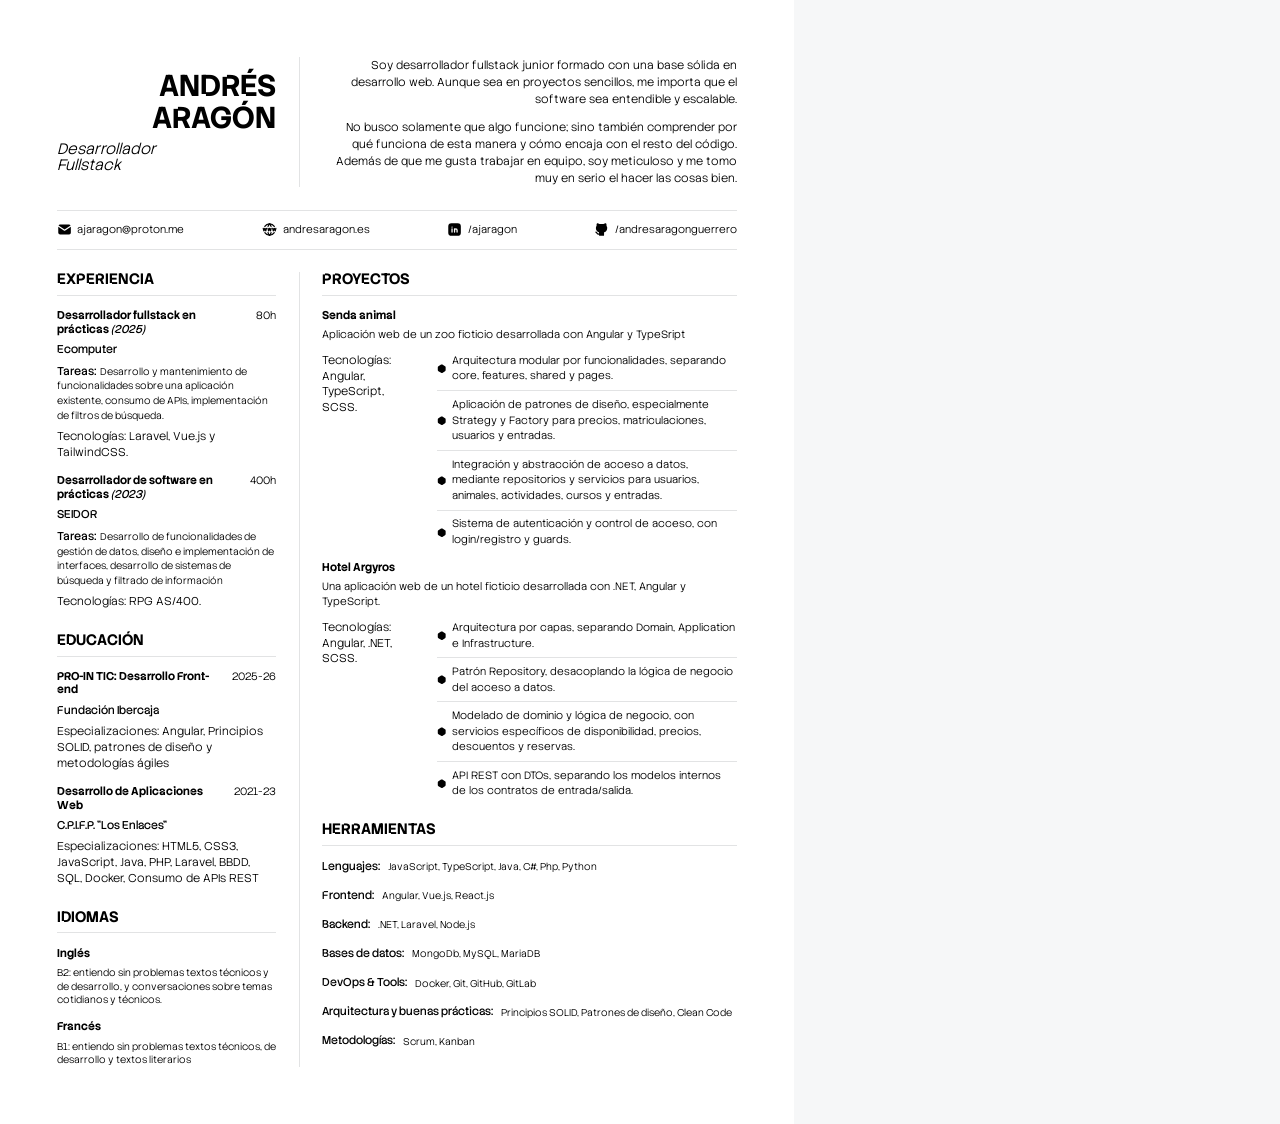
==== curriculo-impreso.html @ 00dffb07 "Se añadió el currículo" ====
<!DOCTYPE html>
<html lang="es">

<head>
    <meta charset="UTF-8">
    <meta http-equiv="X-UA-Compatible" content="IE=edge">
    <meta name="viewport" content="width=device-width, initial-scale=1.0">

    <link rel="stylesheet" href="/css/curriculo/curriculo-impreso.css">
    <link rel="stylesheet" href="/css/styles.css">

    <!-- fonts -->
    <!-- títulos: font-family: "Stack Sans Notch", sans-serif; -->
    <link rel="preconnect" href="https://fonts.googleapis.com">
    <link rel="preconnect" href="https://fonts.gstatic.com" crossorigin>
    <link href="https://fonts.googleapis.com/css2?family=Stack+Sans+Notch:wght@200..700&display=swap" rel="stylesheet">
    <!-- cuerpo: font-family: "Stack Sans Text", sans-serif; -->
    <link rel="preconnect" href="https://fonts.googleapis.com">
    <link rel="preconnect" href="https://fonts.gstatic.com" crossorigin>
    <link href="https://fonts.googleapis.com/css2?family=Stack+Sans+Text:wght@200..700&display=swap" rel="stylesheet">

    <title>Curriculum Vitae</title>
</head>

<body class="body">

    <div class="layout-cv">

        <header class="header">
            <section class="header__info">
                <h1 class="header__title-text">
                    <span>Andrés</span>
                    <span>Aragón</span>
                </h1>
                <h3 class="header__role">
                    <span>Desarrollador</span>
                    <span>Fullstack</span>
                </h3>
            </section>
            <section class="header__about">
                <p class="header__about-text">
                    Soy desarrollador fullstack junior formado con una base sólida en desarrollo web.
                    Aunque sea en proyectos sencillos, me importa que el software sea entendible y escalable.
                </p>
                <p class="header__about-text">
                    No busco solamente que algo funcione; sino también comprender por qué funciona de esta
                    manera y cómo encaja con el resto del código.
                    Además de que me gusta trabajar en equipo, soy meticuloso y
                    me tomo muy en serio el hacer las cosas bien.
                </p>
            </section>
            <section class="header__contact">
                <div class="header__contact-item">
                    <svg class="contact-icon icon" xmlns="http://www.w3.org/2000/svg" viewBox="0 0 24 24" width="25px"
                        height="25px">
                        <g fill="currentColor">
                            <path
                                d="M22 7.535V17a3 3 0 0 1-2.824 2.995L19 20H5a3 3 0 0 1-2.995-2.824L2 17V7.535l9.445 6.297l.116.066a1 1 0 0 0 .878 0l.116-.066z" />
                            <path
                                d="M19 4c1.08 0 2.027.57 2.555 1.427L12 11.797l-9.555-6.37a3 3 0 0 1 2.354-1.42L5 4z" />
                        </g>
                    </svg>
                    <p class="contact-text">ajaragon@proton.me</p>
                </div>
                <div class="header__contact-item">
                    <svg class="contact-icon icon" xmlns="http://www.w3.org/2000/svg" viewBox="0 0 24 24" width="25px"
                        height="25px">
                        <g fill="none" stroke="currentColor" stroke-linecap="round" stroke-linejoin="round"
                            stroke-width="2">
                            <path d="M19.5 7A9 9 0 0 0 12 3a8.99 8.99 0 0 0-7.484 4" />
                            <path
                                d="M11.5 3a17 17 0 0 0-1.826 4M12.5 3a17 17 0 0 1 1.828 4M19.5 17a9 9 0 0 1-7.5 4a8.99 8.99 0 0 1-7.484-4" />
                            <path
                                d="M11.5 21a17 17 0 0 1-1.826-4m2.826 4a17 17 0 0 0 1.828-4M2 10l1 4l1.5-4L6 14l1-4m10 0l1 4l1.5-4l1.5 4l1-4M9.5 10l1 4l1.5-4l1.5 4l1-4" />
                        </g>
                    </svg>
                    <p class="contact-text">andresaragon.es</p>
                </div>
                <div class="header__contact-item">
                    <svg class="contact-icon icon" xmlns="http://www.w3.org/2000/svg" viewBox="0 0 24 24" width="25px"
                        height="25px">
                        <path fill="currentColor"
                            d="M17 2a5 5 0 0 1 5 5v10a5 5 0 0 1-5 5H7a5 5 0 0 1-5-5V7a5 5 0 0 1 5-5zm-9 8a1 1 0 0 0-1 1v5a1 1 0 0 0 2 0v-5a1 1 0 0 0-1-1m6 0a3 3 0 0 0-1.168.236l-.125.057A1 1 0 0 0 11 11v5a1 1 0 0 0 2 0v-3a1 1 0 0 1 2 0v3a1 1 0 0 0 2 0v-3a3 3 0 0 0-3-3M8 7a1 1 0 0 0-.993.883L7 8.01a1 1 0 0 0 1.993.117L9 8a1 1 0 0 0-1-1" />
                    </svg>
                    <p class="contact-text">/ajaragon</p>
                </div>
                <div class="header__contact-item">
                    <svg class="contact-icon icon" xmlns="http://www.w3.org/2000/svg" viewBox="0 0 24 24" width="25px"
                        height="25px">
                        <path fill="currentColor"
                            d="M5.315 2.1c.791-.113 1.9.145 3.333.966l.272.161l.16.1l.397-.083a13.3 13.3 0 0 1 4.59-.08l.456.08l.396.083l.161-.1c1.385-.84 2.487-1.17 3.322-1.148l.164.008l.147.017l.076.014l.05.011l.144.047a1 1 0 0 1 .53.514a5.2 5.2 0 0 1 .397 2.91l-.047.267l-.046.196l.123.163c.574.795.93 1.728 1.03 2.707l.023.295L21 9.5c0 3.855-1.659 5.883-4.644 6.68l-.245.061l-.132.029l.014.161l.008.157l.004.365l-.002.213L16 21a1 1 0 0 1-.883.993L15 22H9a1 1 0 0 1-.993-.883L8 21v-.734c-1.818.26-3.03-.424-4.11-1.878l-.535-.766c-.28-.396-.455-.579-.589-.644l-.048-.019a1 1 0 0 1 .564-1.918c.642.188 1.074.568 1.57 1.239l.538.769c.76 1.079 1.36 1.459 2.609 1.191L8 17.562l-.018-.168a5 5 0 0 1-.021-.824l.017-.185l.019-.12l-.108-.024c-2.976-.71-4.703-2.573-4.875-6.139l-.01-.31L3 9.5a5.6 5.6 0 0 1 .908-3.051l.152-.222l.122-.163l-.045-.196a5.2 5.2 0 0 1 .145-2.642l.1-.282l.106-.253a1 1 0 0 1 .529-.514l.144-.047z" />
                    </svg>
                    <p class="contact-text">/andresaragonguerrero</p>
                </div>
            </section>
        </header>

        <main class="main">

            <div class="main-left">
                <section class="section">
                    <div class="section__header">
                        <h3 class="section__title">Experiencia</h3>
                    </div>
                    <div class="section__body">
                        <article class="section__card">
                            <div class="card__header">
                                <h3 class="card__header-title">Desarrollador fullstack en prácticas <span>(2025)</span>
                                </h3>
                                <p class="card__header-info">80h</p>
                            </div>
                            <div class="card__body">
                                <h3 class="card__body-title">Ecomputer</h3>
                                <div class="card__body-chores">
                                    <p class="chores-text">
                                        <span>Tareas: </span>Desarrollo y mantenimiento de funcionalidades sobre una
                                        aplicación existente, consumo de APIs, implementación de filtros de
                                        búsqueda.
                                    </p>
                                </div>
                                <div class="card__body-tech">
                                    <p class="tech-text">
                                        <span>Tecnologías: </span>Laravel, Vue.js y TailwindCSS.
                                    </p>
                                </div>
                            </div>
                        </article>
                        <article class="section__card">
                            <div class="card__header">
                                <h3 class="card__header-title">Desarrollador de software en prácticas
                                    <span>(2023)</span>
                                </h3>
                                <p class="card__header-info">400h</p>
                            </div>
                            <div class="card__body">
                                <h3 class="card__body-title">SEIDOR</h3>
                                <div class="card__body-chores">
                                    <p class="chores-text">
                                        <span>Tareas: </span>Desarrollo de funcionalidades de gestión de datos, diseño e
                                        implementación de interfaces, desarrollo de sistemas de búsqueda y
                                        filtrado de información
                                    </p>
                                </div>
                                <div class="card__body-tech">
                                    <p class="tech-text">
                                        <span>Tecnologías: </span>RPG AS/400.
                                    </p>
                                </div>
                            </div>
                        </article>
                    </div>
                </section>

                <section class="section">
                    <div class="section__header">
                        <h3 class="section__title">Educación</h3>
                    </div>
                    <div class="section__body">
                        <article class="section__card">
                            <div class="card__header">
                                <h3 class="card__header-title">PRO-IN TIC: Desarrollo Front-end</h3>
                                <p class="card__header-info">2025-26</p>
                            </div>
                            <div class="card__body">
                                <h3 class="card__body-title">Fundación Ibercaja</h3>
                                <p class="tech-text">
                                    <span>Especializaciones: </span>Angular, Principios SOLID, patrones de diseño y
                                    metodologías ágiles
                                </p>
                            </div>
                        </article>

                        <article class="section__card">
                            <div class="card__header">
                                <h3 class="card__header-title">Desarrollo de Aplicaciones Web</h3>
                                <p class="card__header-info">2021-23</p>
                            </div>
                            <div class="card__body">
                                <h3 class="card__body-title">C.P.I.F.P. "Los Enlaces"</h3>
                                <p class="tech-text">
                                    <span>Especializaciones: </span>HTML5, CSS3, JavaScript, Java, PHP, Laravel, BBDD,
                                    SQL, Docker, Consumo de APIs REST
                                </p>
                            </div>
                        </article>
                    </div>
                </section>

                <section class="section">
                    <div class="section__header">
                        <h3 class="section__title">Idiomas</h3>
                    </div>
                    <div class="section__body">
                        <article class="section__card">
                            <div class="card__header">
                                <h3 class="card__header-title">Inglés</h3>
                            </div>
                            <div class="card__body">
                                <p class="language-text">
                                    B2: entiendo sin problemas textos técnicos y de desarrollo, y conversaciones sobre
                                    temas cotidianos y técnicos.
                                </p>
                            </div>
                        </article>
                        <article class="section__card">
                            <div class="card__header">
                                <h3 class="card__header-title">Francés</h3>
                            </div>
                            <div class="card__body">
                                <p class="language-text">
                                    B1: entiendo sin problemas textos técnicos, de desarrollo y textos
                                    literarios
                                </p>
                            </div>
                        </article>
                    </div>
                </section>
            </div>

            <div class="main-right">
                <section class="section">
                    <div class="section__header">
                        <h3 class="section__title">Proyectos</h3>
                    </div>
                    <div class="section__body">
                        <article class="section__card">
                            <div class="card__header">
                                <h3 class="card__header-title">Senda animal</h3>
                                <p class="card__header-description">
                                    Aplicación web de un zoo ficticio desarrollada con Angular y TypeSript
                                </p>
                            </div>
                            <div class="card__body">
                                <div class="card__info">
                                    <p class="tech-text">
                                        <span>Tecnologías: </span>Angular, TypeScript, SCSS.
                                    </p>
                                </div>
                                <ul class="card__features-list">
                                    <li class="card__feature-item">
                                        <svg class="card__feature-icon" xmlns="http://www.w3.org/2000/svg"
                                            viewBox="0 0 24 24" width="25px" height="25px">
                                            <path fill="currentColor"
                                                d="M10.425 1.414L3.65 5.41A3.21 3.21 0 0 0 2 8.217v7.285a3.23 3.23 0 0 0 1.678 2.826l6.695 4.237c1.034.57 2.22.57 3.2.032l6.804-4.302c.98-.537 1.623-1.618 1.623-2.793V8.218l-.005-.204a3.22 3.22 0 0 0-1.284-2.39l-.107-.075l-.007-.007a1 1 0 0 0-.181-.133L13.64 1.414a3.33 3.33 0 0 0-3.216 0z" />
                                        </svg>
                                        <p class="feature-text">
                                            Arquitectura modular por funcionalidades, separando core, features, shared y
                                            pages.
                                        </p>
                                    </li>
                                    <li class="card__feature-item">
                                        <svg class="card__feature-icon" xmlns="http://www.w3.org/2000/svg"
                                            viewBox="0 0 24 24" width="25px" height="25px">
                                            <path fill="currentColor"
                                                d="M10.425 1.414L3.65 5.41A3.21 3.21 0 0 0 2 8.217v7.285a3.23 3.23 0 0 0 1.678 2.826l6.695 4.237c1.034.57 2.22.57 3.2.032l6.804-4.302c.98-.537 1.623-1.618 1.623-2.793V8.218l-.005-.204a3.22 3.22 0 0 0-1.284-2.39l-.107-.075l-.007-.007a1 1 0 0 0-.181-.133L13.64 1.414a3.33 3.33 0 0 0-3.216 0z" />
                                        </svg>
                                        <p class="feature-text">
                                            Aplicación de patrones de diseño, especialmente Strategy y Factory para
                                            precios, matriculaciones, usuarios y entradas.
                                        </p>
                                    </li>
                                    <li class="card__feature-item">
                                        <svg class="card__feature-icon" xmlns="http://www.w3.org/2000/svg"
                                            viewBox="0 0 24 24" width="25px" height="25px">
                                            <path fill="currentColor"
                                                d="M10.425 1.414L3.65 5.41A3.21 3.21 0 0 0 2 8.217v7.285a3.23 3.23 0 0 0 1.678 2.826l6.695 4.237c1.034.57 2.22.57 3.2.032l6.804-4.302c.98-.537 1.623-1.618 1.623-2.793V8.218l-.005-.204a3.22 3.22 0 0 0-1.284-2.39l-.107-.075l-.007-.007a1 1 0 0 0-.181-.133L13.64 1.414a3.33 3.33 0 0 0-3.216 0z" />
                                        </svg>
                                        <p class="feature-text">
                                            Integración y abstracción de acceso a datos, mediante repositorios y
                                            servicios para usuarios, animales, actividades, cursos y entradas.
                                        </p>
                                    </li>
                                    <li class="card__feature-item">
                                        <svg class="card__feature-icon" xmlns="http://www.w3.org/2000/svg"
                                            viewBox="0 0 24 24" width="25px" height="25px">
                                            <path fill="currentColor"
                                                d="M10.425 1.414L3.65 5.41A3.21 3.21 0 0 0 2 8.217v7.285a3.23 3.23 0 0 0 1.678 2.826l6.695 4.237c1.034.57 2.22.57 3.2.032l6.804-4.302c.98-.537 1.623-1.618 1.623-2.793V8.218l-.005-.204a3.22 3.22 0 0 0-1.284-2.39l-.107-.075l-.007-.007a1 1 0 0 0-.181-.133L13.64 1.414a3.33 3.33 0 0 0-3.216 0z" />
                                        </svg>
                                        <p class="feature-text">
                                            Sistema de autenticación y control de acceso, con login/registro y guards.
                                        </p>
                                    </li>
                                </ul>
                            </div>
                        </article>
                        <article class="section__card">
                            <div class="card__header">
                                <h3 class="card__header-title">Hotel Argyros</h3>
                                <p class="card__header-description">
                                    Una aplicación web de un hotel ficticio desarrollada con .NET, Angular y TypeScript.
                                </p>
                            </div>
                            <div class="card__body">
                                <div class="card__info">
                                    <p class="tech-text">
                                        <span>Tecnologías: </span>Angular, .NET, SCSS.
                                    </p>
                                </div>
                                <ul class="card__features-list">
                                    <li class="card__feature-item">
                                        <svg class="card__feature-icon" xmlns="http://www.w3.org/2000/svg"
                                            viewBox="0 0 24 24" width="25px" height="25px">
                                            <path fill="currentColor"
                                                d="M10.425 1.414L3.65 5.41A3.21 3.21 0 0 0 2 8.217v7.285a3.23 3.23 0 0 0 1.678 2.826l6.695 4.237c1.034.57 2.22.57 3.2.032l6.804-4.302c.98-.537 1.623-1.618 1.623-2.793V8.218l-.005-.204a3.22 3.22 0 0 0-1.284-2.39l-.107-.075l-.007-.007a1 1 0 0 0-.181-.133L13.64 1.414a3.33 3.33 0 0 0-3.216 0z" />
                                        </svg>
                                        <p class="feature-text">
                                            Arquitectura por capas, separando Domain, Application e Infrastructure.
                                        </p>
                                    </li>
                                    <li class="card__feature-item">
                                        <svg class="card__feature-icon" xmlns="http://www.w3.org/2000/svg"
                                            viewBox="0 0 24 24" width="25px" height="25px">
                                            <path fill="currentColor"
                                                d="M10.425 1.414L3.65 5.41A3.21 3.21 0 0 0 2 8.217v7.285a3.23 3.23 0 0 0 1.678 2.826l6.695 4.237c1.034.57 2.22.57 3.2.032l6.804-4.302c.98-.537 1.623-1.618 1.623-2.793V8.218l-.005-.204a3.22 3.22 0 0 0-1.284-2.39l-.107-.075l-.007-.007a1 1 0 0 0-.181-.133L13.64 1.414a3.33 3.33 0 0 0-3.216 0z" />
                                        </svg>
                                        <p class="feature-text">
                                            Patrón Repository, desacoplando la lógica de negocio del acceso a datos.
                                        </p>
                                    </li>
                                    <li class="card__feature-item">
                                        <svg class="card__feature-icon" xmlns="http://www.w3.org/2000/svg"
                                            viewBox="0 0 24 24" width="25px" height="25px">
                                            <path fill="currentColor"
                                                d="M10.425 1.414L3.65 5.41A3.21 3.21 0 0 0 2 8.217v7.285a3.23 3.23 0 0 0 1.678 2.826l6.695 4.237c1.034.57 2.22.57 3.2.032l6.804-4.302c.98-.537 1.623-1.618 1.623-2.793V8.218l-.005-.204a3.22 3.22 0 0 0-1.284-2.39l-.107-.075l-.007-.007a1 1 0 0 0-.181-.133L13.64 1.414a3.33 3.33 0 0 0-3.216 0z" />
                                        </svg>
                                        <p class="feature-text">
                                            Modelado de dominio y lógica de negocio, con servicios específicos de
                                            disponibilidad, precios, descuentos y reservas.
                                        </p>
                                    </li>
                                    <li class="card__feature-item">
                                        <svg class="card__feature-icon" xmlns="http://www.w3.org/2000/svg"
                                            viewBox="0 0 24 24" width="25px" height="25px">
                                            <path fill="currentColor"
                                                d="M10.425 1.414L3.65 5.41A3.21 3.21 0 0 0 2 8.217v7.285a3.23 3.23 0 0 0 1.678 2.826l6.695 4.237c1.034.57 2.22.57 3.2.032l6.804-4.302c.98-.537 1.623-1.618 1.623-2.793V8.218l-.005-.204a3.22 3.22 0 0 0-1.284-2.39l-.107-.075l-.007-.007a1 1 0 0 0-.181-.133L13.64 1.414a3.33 3.33 0 0 0-3.216 0z" />
                                        </svg>
                                        <p class="feature-text">
                                            API REST con DTOs, separando los modelos internos de los contratos de
                                            entrada/salida.
                                        </p>
                                    </li>
                                </ul>
                            </div>
                        </article>
                    </div>
                </section>

                <section class="section">
                    <div class="section__header">
                        <h3 class="section__title">Herramientas</h3>
                    </div>
                    <div class="section__body">
                        <article class="section__card">
                            <div class="card__header">
                                <h3 class="card__header-title">Lenguajes:</h3>
                            </div>
                            <div class="card__body">
                                <p class="tool-text">JavaScript, TypeScript, Java, C#, Php, Python</p>
                            </div>
                        </article>
                        <article class="section__card">
                            <div class="card__header">
                                <h3 class="card__header-title">Frontend:</h3>
                            </div>
                            <div class="card__body">
                                <p class="tool-text">Angular, Vue.js, React.js</p>
                            </div>
                        </article>
                        <article class="section__card">
                            <div class="card__header">
                                <h3 class="card__header-title">Backend:</h3>
                            </div>
                            <div class="card__body">
                                <p class="tool-text">.NET, Laravel, Node.js</p>
                            </div>
                        </article>
                        <article class="section__card">
                            <div class="card__header">
                                <h3 class="card__header-title">Bases de datos:</h3>
                            </div>
                            <div class="card__body">
                                <p class="tool-text">MongoDb, MySQL, MariaDB</p>
                            </div>
                        </article>
                        <article class="section__card">
                            <div class="card__header">
                                <h3 class="card__header-title">DevOps & Tools:</h3>
                            </div>
                            <div class="card__body">
                                <p class="tool-text">Docker, Git, GitHub, GitLab</p>
                            </div>
                        </article>
                        <article class="section__card">
                            <div class="card__header">
                                <h3 class="card__header-title">Arquitectura y buenas prácticas:</h3>
                            </div>
                            <div class="card__body">
                                <p class="tool-text">Principios SOLID, Patrones de diseño, Clean Code</p>
                            </div>
                        </article>
                        <article class="section__card">
                            <div class="card__header">
                                <h3 class="card__header-title">Metodologías:</h3>
                            </div>
                            <div class="card__body">
                                <p class="tool-text">Scrum, Kanban</p>
                            </div>
                        </article>
                    </div>
                </section>
            </div>
        </main>

    </div>
    <script>
        window.onload = function () {
            window.print();
        };
    </script>
</body>
---- css/curriculo/curriculo-impreso.css ----
:root {
    --page-width: 210mm;
    --page-height: 297mm;
    --page-padding: 15mm;

    --fs-name: 8mm !important;
    --fs-role: 4mm !important;
    --fs-about: 3mm !important;
    --fs-contact: 2.8mm !important;
    --fs-caption: 2.6mm !important;

    --icon-size: 4mm;

    --gap-header: 6mm;
    --gap-section: 6mm;
    --gap-content: 3.5mm;
    --gap-card: 1.5mm;

    --border-about: 0.3mm;
    --color-border: #d9d9d9;
}

body {
    margin: 0 auto;
    display: flex;
    justify-content: center;
    min-height: 100vh;
}

.layout-cv {
    width: var(--page-width);
    min-height: var(--page-height);
    margin: 0;
    padding: var(--page-padding);
    background: white;
    font-family: var(--ff-secondary);
    font-weight: lighter;
}

.header {
    width: 100%;
    display: grid;
    grid-template-columns: 1fr 2fr;
    grid-template-areas: "info about" "contact contact";
    align-items: center;
    column-gap: var(--gap-header);
    row-gap: var(--gap-header);
}

.header__info {
    grid-area: info;
    display: flex;
    flex-direction: column;
    justify-content: center;
}

.header__about {
    grid-area: about;
    display: flex;
    flex-direction: column;
    justify-content: center;
    gap: 3mm;
    padding-left: var(--gap-header);
    border-left: var(--border-about) solid var(--color-border);
}

.header__contact {
    grid-area: contact;
    width: 100%;
    display: flex;
    justify-content: space-between;
    align-items: center;
    padding: calc(var(--gap-header) / 2) 0;
    border-top: var(--border-about) solid var(--color-border);
    border-bottom: var(--border-about) solid var(--color-border);
}

.header__contact-item {
    display: flex;
    flex-direction: row;
    align-items: center;
    gap: 1.5mm;
}

.contact-icon {
    width: var(--icon-size);
    height: var(--icon-size);
    flex-shrink: 0;
}

.contact-text {
    margin: 0;
    font-family: var(--ff-secondary);
    font-size: var(--fs-contact);
    font-weight: lighter;
    line-height: 1.2;
    white-space: nowrap;
}

.header__title-text {
    display: flex;
    flex-direction: column;
    align-items: flex-end;
    margin: 0;
    text-align: right;
    font-family: var(--ff-primary);
    font-size: var(--fs-name);
    line-height: 1.05;
    font-weight: 700;
    text-transform: uppercase;
}

.header__role {
    display: flex;
    flex-direction: column;
    align-items: flex-start;
    margin: 2mm 0 0;
    text-align: left;
    font-family: var(--ff-secondary);
    font-size: var(--fs-role);
    line-height: 1.1;
    font-style: italic;
    font-weight: lighter;
}

.header__about-text {
    margin: 0;
    font-family: var(--ff-secondary);
    font-size: var(--fs-about);
    font-weight: lighter;
    line-height: 1.5;
    text-align: right;
}

.main {
    width: 100%;
    display: grid;
    grid-template-columns: 1fr 2fr;
    column-gap: var(--gap-header);
    margin-top: var(--gap-header);
}

.main-left,
.main-right {
    width: 100%;
    min-width: 0;
    display: flex;
    flex-direction: column;
    gap: var(--gap-section);
}

.main-right {
    padding-left: var(--gap-header);
    border-left: var(--border-about) solid var(--color-border);
}

.section {
    width: 100%;
    min-width: 0;
    display: flex;
    flex-direction: column;
}

.section__header {
    display: flex;
    align-items: center;
    gap: 2mm;
    padding-bottom: 2mm;
    border-bottom: var(--border-about) solid var(--color-border);
}

.section__header .icon {
    width: var(--icon-size);
    height: var(--icon-size);
    flex-shrink: 0;
}

.section__title {
    margin: 0;
    font-family: var(--ff-primary);
    font-size: var(--fs-role);
    line-height: 1;
    font-weight: 700;
    text-transform: uppercase;
}

.section__body {
    width: 100%;
    min-width: 0;
    display: flex;
    flex-direction: column;
    gap: var(--gap-content);
    padding-top: var(--gap-content);
}

.section__card {
    width: 100%;
    min-width: 0;
    display: flex;
    flex-direction: column;
}

.card__header {
    width: 100%;
    min-width: 0;
    display: flex;
    align-items: baseline;
    justify-content: space-between;
    gap: 2mm;
}

.card__header-title {
    min-width: 0;
    margin: 0;
    font-family: var(--ff-primary);
    font-size: var(--fs-about);
    font-weight: bold;
    line-height: 1.2;
}

.card__header-title span {
    font-weight: lighter;
    font-style: italic;
}

.card__header-info {
    margin: 0;
    font-family: var(--ff-secondary);
    font-size: var(--fs-contact);
    font-weight: lighter;
    line-height: 1.2;
    white-space: nowrap;
}

.card__body {
    width: 100%;
    min-width: 0;
    display: flex;
    flex-direction: column;
    gap: var(--gap-card);
    margin-top: var(--gap-card);
}

.card__body-title {
    margin: 0;
    font-family: var(--ff-primary);
    font-size: var(--fs-about);
    font-weight: normal;
    line-height: 1.4;
}

.card__body-chores,
.card__body-tech {
    margin: 0;
}

.chores-text,
.tech-text {
    margin: 0;
    font-family: var(--ff-secondary);
    font-size: var(--fs-caption);
    font-weight: lighter;
}

.chores-text span,
.tech-text span {
    font-size: var(--fs-about);
    font-weight: normal;
    line-height: 1.4;
}

.education-icon {
    width: var(--icon-size);
    height: var(--icon-size);
    flex-shrink: 0;
}

.section__card .tech-text {
    margin: 0;
    font-family: var(--ff-secondary);
    font-size: var(--fs-about);
    font-weight: lighter;
    line-height: 1.4;
}

.section__card .tech-text span {
    font-weight: lighter;
}

.languages-icon {
    width: var(--icon-size);
    height: var(--icon-size);
    flex-shrink: 0;
}

.language-text {
    margin: 0;
    font-family: var(--ff-secondary);
    font-size: var(--fs-caption);
    font-weight: lighter;
    line-height: 1.4;
    text-align: left;
}

.main-right .section {
    width: 100%;
    min-width: 0;
    display: flex;
    flex-direction: column;
}

.main-right>.section:first-child .card__header {
    display: flex;
    flex-direction: column;
    align-items: flex-start;
    gap: 1mm;
}

.main-right>.section:first-child .card__header-description {
    margin: 0;
    font-family: var(--ff-secondary);
    font-size: var(--fs-contact);
    font-weight: lighter;
    line-height: 1.4;
}

.main-right>.section:first-child .card__body {
    width: 100%;
    min-width: 0;
    display: grid;
    grid-template-columns: 1fr 3fr;
    column-gap: 4mm;
    margin-top: 3mm;
}

.card__info {
    min-width: 0;
    display: flex;
    flex-direction: column;
    align-items: flex-start;
    justify-content: flex-start;
    gap: 2mm;
}

.card__info .tech-text {
    margin: 0;
    font-family: var(--ff-secondary);
    font-size: var(--fs-about);
    font-weight: lighter;
    line-height: 1.4;
}

.card__features-list {
    min-width: 0;
    display: flex;
    flex-direction: column;
    margin: 0;
    padding: 0;
    list-style: none;
}

.card__feature-item {
    min-width: 0;
    display: flex;
    align-items: center;
    justify-content: flex-start;
    gap: 1.5mm;
    padding: 1.5mm 0;
}

.card__feature-item:first-child {
    padding-top: 0;
}

.card__feature-item:last-child {
    padding-bottom: 0;
}

.card__feature-item+.card__feature-item {
    border-top: var(--border-about) solid var(--color-border);
}

.card__feature-icon {
    width: 2.5mm;
    height: 2.5mm;
    flex: 0 0 2.5mm;
}

.feature-text {
    min-width: 0;
    margin: 0;
    font-family: var(--ff-secondary);
    font-size: var(--fs-contact);
    font-weight: lighter;
}

.main-right>.section:last-child .card__body {
    width: 100%;
    min-width: 0;
    display: flex;
    flex-direction: row;
    flex-wrap: wrap;
    align-items: center;
    justify-content: flex-start;
    column-gap: 4mm;
    row-gap: 1.5mm;
    margin-top: 1.5mm;
}

.main-right>.section:last-child .section__card {
    width: 100%;
    display: flex;
    flex-direction: row;
    align-items: center;
    gap: 2mm;
}

.main-right>.section:last-child .card__header {
    width: auto;
    flex: 0 0 auto;
    flex-shrink: 0;
}

.main-right>.section:last-child .card__body {
    width: auto;
    margin-top: 0;
    flex: 0 1 auto;
}

.main-right>.section:last-child .card__header-title {
    margin: 0;
    font-family: var(--ff-primary);
    font-size: var(--fs-about);
    font-weight: normal;
    line-height: 1.4;
}

.tool-text {
    margin: 0;
    font-family: var(--ff-secondary);
    font-size: var(--fs-caption);
    font-weight: lighter;
    line-height: 1.35;
}

@media print {
    @page {
        size: A4;
        margin: 0;
    }

    html,
    body {
        width: 210mm;
        height: 297mm;
        margin: 0;
        padding: 0;
    }

    .layout-cv {
        width: 210mm;
        height: 297mm;
        min-height: 297mm;
        margin: 0;
        padding: var(--page-padding);
        print-color-adjust: exact;
        -webkit-print-color-adjust: exact;
    }
}
---- css/styles.css ----
:root {
    --grid-columns: 20;
    --col-width: calc(100vw / var(--grid-columns));
    --header-columns: 1;
    --header-cols: var(--header-columns);
    --content-cols: calc(var(--grid-columns) - var(--header-columns));
    --content-grid: repeat(var(--content-cols), 1fr);

    --hero-shrink-distance: 80dvh;
    --hero-ascend-distance: 100dvh;
    --hero-final-scale: 0.5;

    --header-height-mobile: 3rem;

    --ff-primary: "Stack Sans Notch", sans-serif;
    --ff-secondary: "Stack Sans Text", sans-serif;

    --fs-display: clamp(2.25rem, 2rem + 3cqw, 4.5rem);
    --fs-title: clamp(1.4rem, 1.25rem + 1.5cqw, 2.5rem);
    --fs-title-sm: clamp(1rem, 0.82rem + 1.3cqw, 1.75rem);
    --fs-body: clamp(0.95rem, 0.9rem + 0.25cqw, 1.125rem);
    --fs-caption: clamp(0.75rem, 0.72rem + 0.15cqw, 0.875rem);

    --color-bg: hsl(210, 15%, 97%);
    --color-text: hsl(215, 25%, 10%);
    --color-border: hsla(215, 25%, 10%, 0.12);
    --color-accent: hsl(215, 30%, 22%);
    --blob-vivid-1: hsla(210, 15%, 75%, 0.30);
    --blob-vivid-2: hsla(215, 20%, 55%, 0.25);
    --blob-vivid-3: hsla(205, 10%, 85%, 0.35);

    --space-xs: 8px;
    --space-sm: 16px;
    --space-md: 24px;
    --space-lg: 32px;
    --space-xl: 48px;
    --space-2xl: 64px;
    --space-3xl: 96px;
}

* {
    margin: 0;
    padding: 0;
    box-sizing: border-box;
}

*,
*::before,
*::after {
    margin: 0;
    padding: 0;
    box-sizing: border-box;
}

html {
    scrollbar-gutter: stable;
    -webkit-text-size-adjust: 100%;
    text-size-adjust: 100%;

}


body {
    min-height: 100vh;
    display: grid;
    grid-template-columns: calc(var(--col-width) * var(--header-columns)) 1fr;
    background-color: var(--color-bg);
}

body.no-scroll {
    overflow: hidden;
}

#background-canvas {
    position: fixed;
    top: 0;
    left: 0;
    z-index: -1;
    pointer-events: none;
}

p {
    line-height: 1.5;
}

.main {
    position: relative;
    min-width: 0;
}

.u-fade-blur {
    opacity: 0;
    filter: blur(3px);
    transform: translateY(20px);
    transition:
        opacity 1.5s cubic-bezier(0.23, 1, 0.32, 1) .25s,
        filter 1.5s cubic-bezier(0.23, 1, 0.32, 1) .25s,
        transform 1.5s cubic-bezier(0.23, 1, 0.32, 1) .25s;
    will-change: opacity, filter, transform;
}

.projects__item.is-active .u-fade-blur,
.u-fade-blur.is-visible {
    opacity: 1 !important;
    filter: blur(0) !important;
    transform: translateY(0) !important;
}

.u-hover-slide-fill {
    overflow: hidden;
    position: relative;
    z-index: 1;
    display: inline-flex;
    justify-content: center;
    align-items: center;
    background-color: transparent;
    color: var(--color-accent);
    border: none;
    cursor: pointer;
    transition:
        color 1s cubic-bezier(0.23, 1, 0.32, 1),
        background-color 1s cubic-bezier(0.23, 1, 0.32, 1);
}

.u-hover-slide-fill:hover {
    background-color: var(--color-accent);
}

.u-hover-slide-fill:hover * {
    color: var(--color-bg);
}

/* Animaciones de las transiciones entre páginas*/
@view-transition {
    navigation: auto;
}

::view-transition-old(root) {
    animation: .6s cubic-bezier(0.23, 1, 0.32, 1) both page-exit;
}

::view-transition-new(root) {
    animation: .9s cubic-bezier(0.23, 1, 0.32, 1) .15s both page-enter;
}

@keyframes page-exit {
    to {
        opacity: 0;
        filter: blur(6px);
        transform: translateY(-24px) scale(0.98);
    }
}

@keyframes page-enter {
    from {
        opacity: 0;
        filter: blur(10px);
        transform: translateY(28px) scale(1.01);
    }
}

@media only screen and (max-width: 1400px) {
    :root {
        --header-columns: 0;
    }

    body {
        grid-template-columns: 1fr;
    }
}

@media only screen and (max-width: 1250px) {
    :root {
        --fs-display: clamp(1.75rem, 1.5rem + 2cqw, 3rem);
        --fs-title: clamp(1.1rem, 1rem + 1cqw, 1.75rem);
        --fs-title-sm: clamp(0.85rem, 0.78rem + 0.8cqw, 1.25rem);
        --fs-body: clamp(0.85rem, 0.8rem + 0.2cqw, 1rem);
        --fs-caption: clamp(0.65rem, 0.62rem + 0.12cqw, 0.75rem);
    }
}

@media only screen and (max-width: 650px) {
    :root {
        --fs-display: clamp(1.5rem, 1.3rem + 3cqw, 2.25rem);
        --fs-title: clamp(1rem, 0.9rem + 1.5cqw, 1.4rem);
        --fs-title-sm: clamp(0.8rem, 0.72rem + 1cqw, 1rem);
        --fs-body: clamp(0.8rem, 0.75rem + 0.15cqw, 0.95rem);
        --fs-caption: clamp(0.6rem, 0.58rem + 0.1cqw, 0.7rem);
    }
}
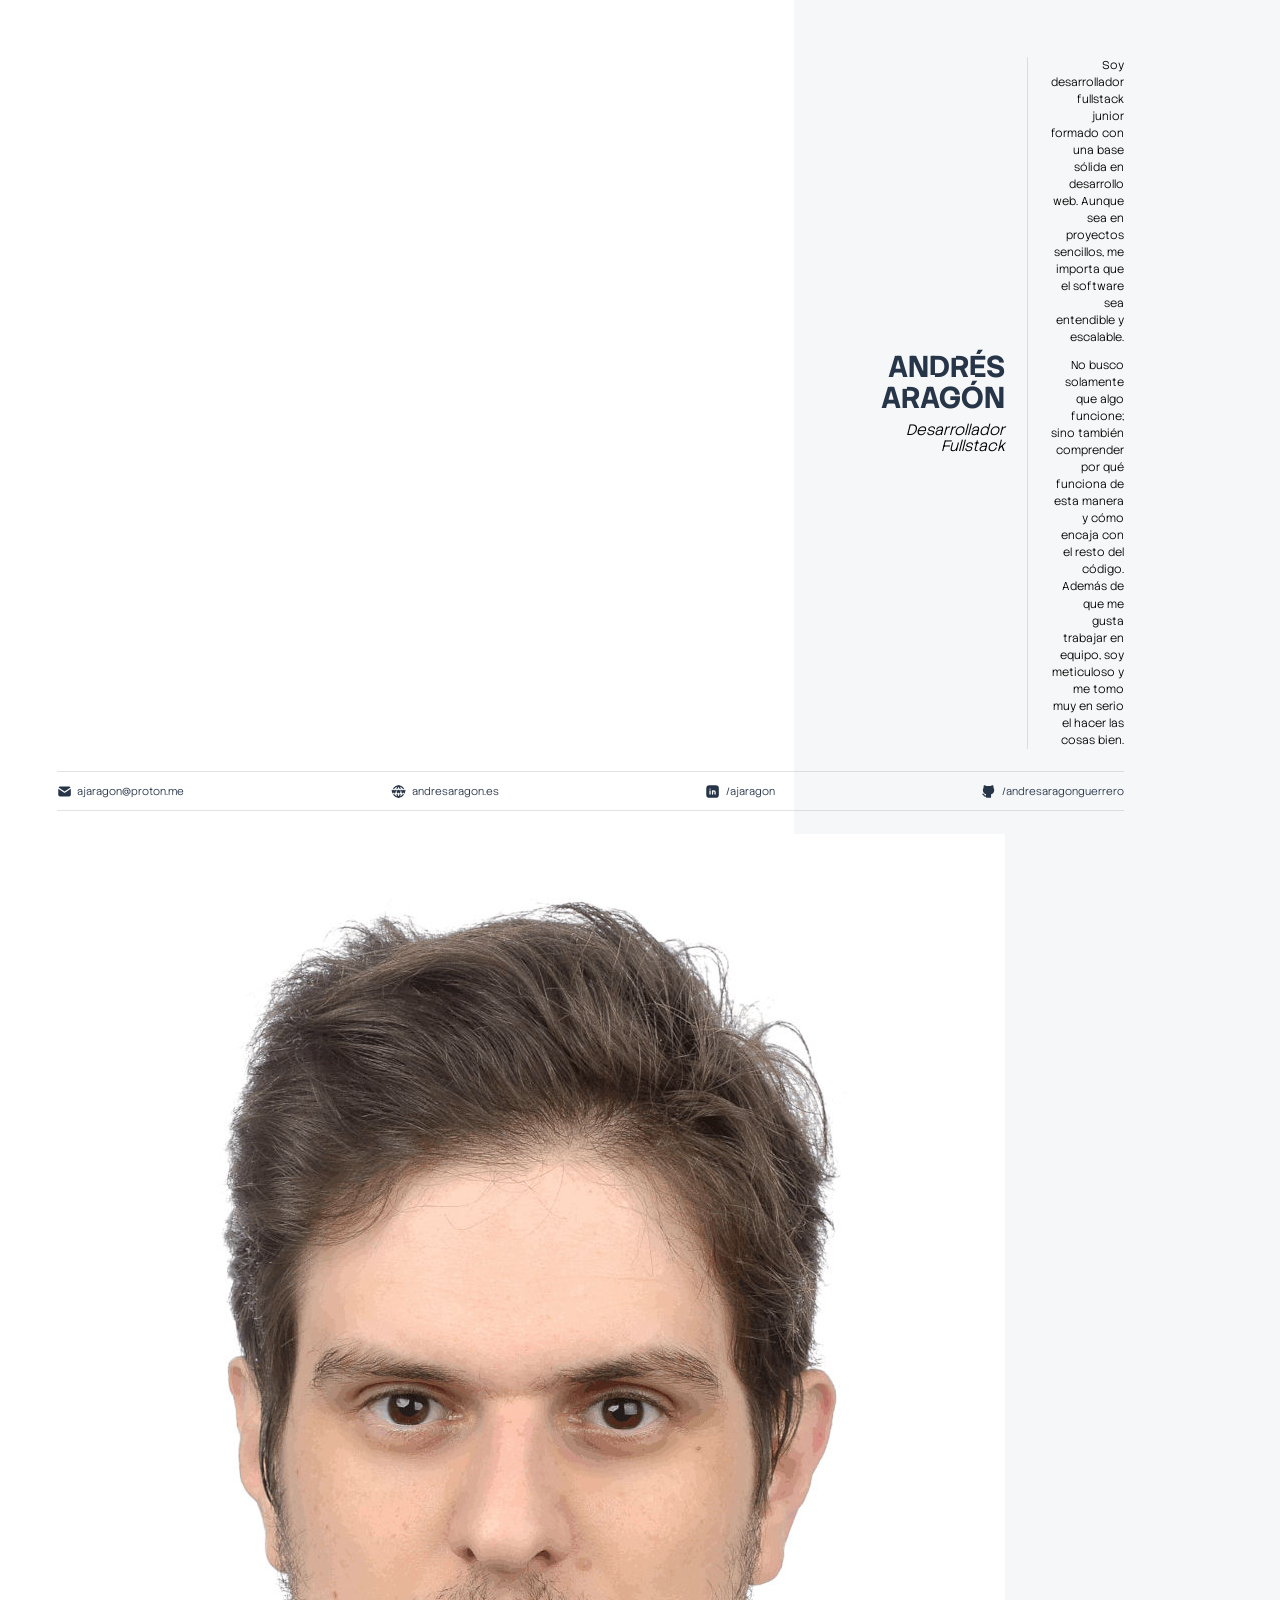
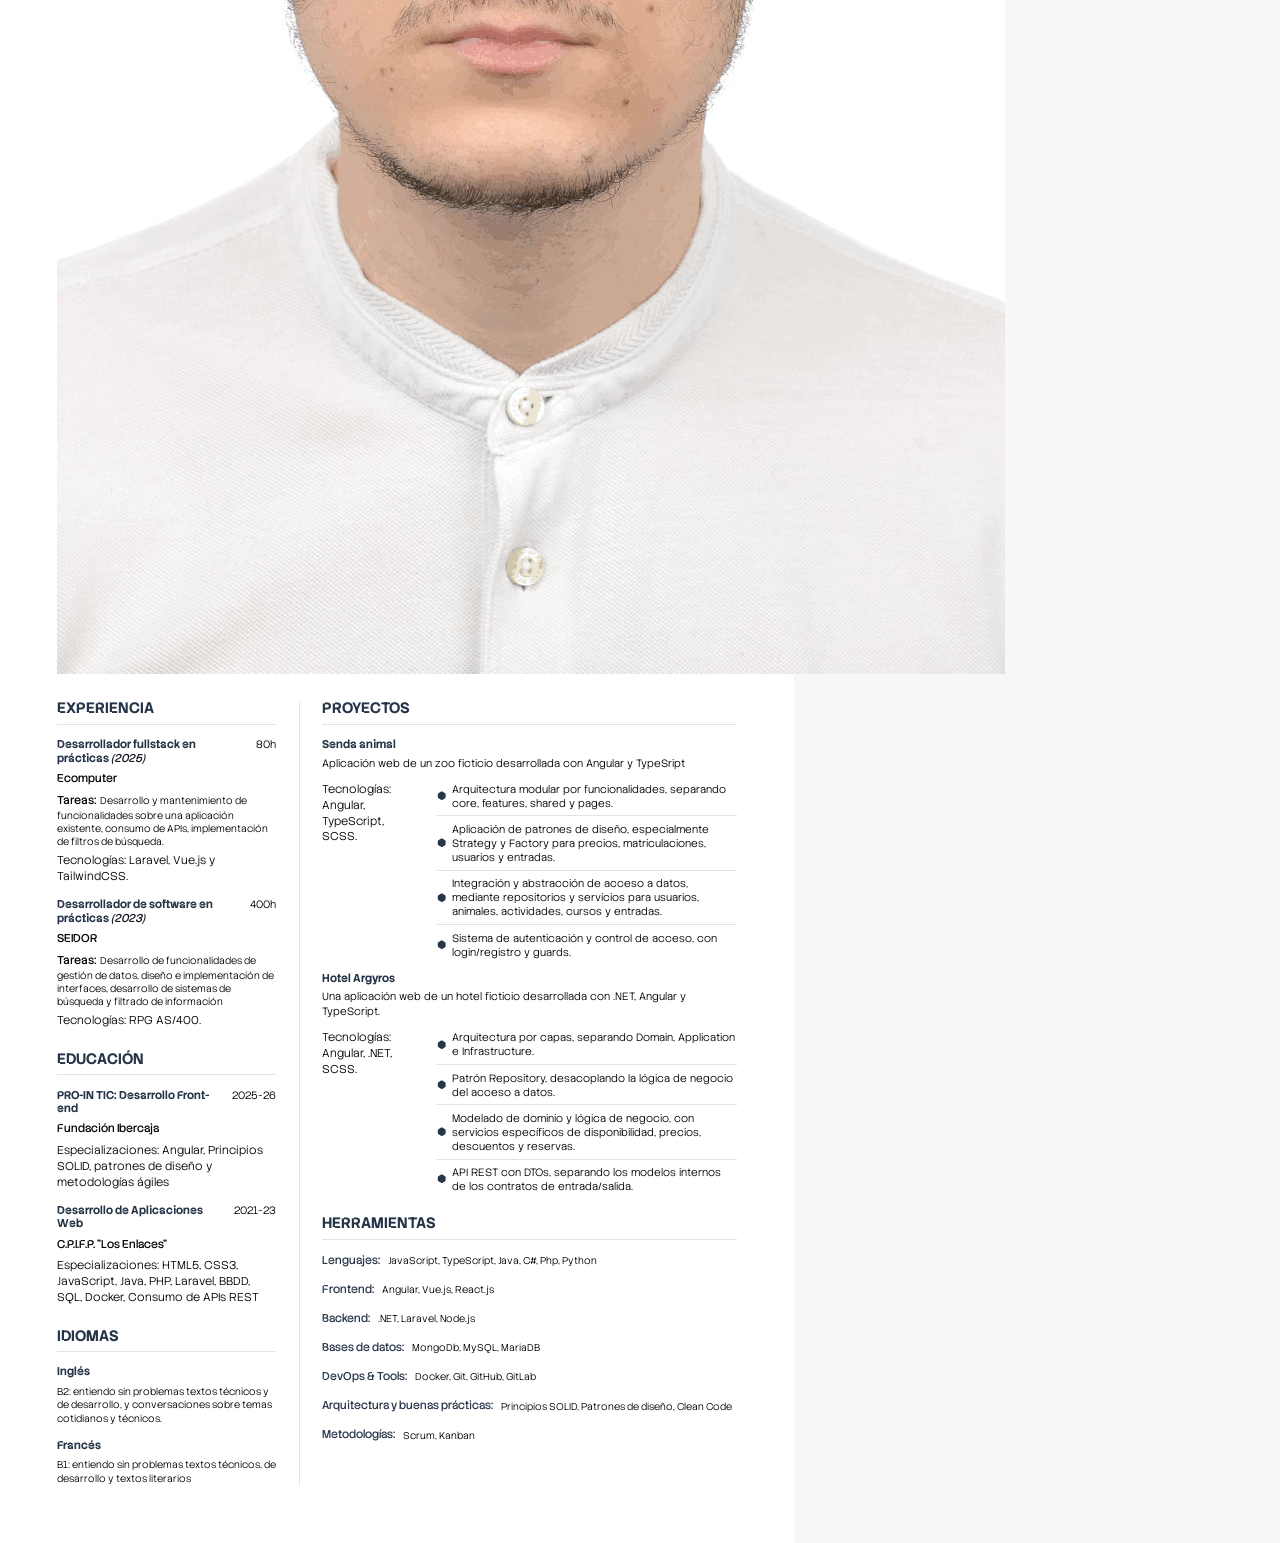
==== commit bf4b1d8a: "Se añadió la imagen de perfil" ====
--- a/curriculo-impreso.html
+++ b/curriculo-impreso.html
@@ -27,6 +27,9 @@
     <div class="layout-cv">
 
         <header class="header">
+            <figure class="header__photo">
+                <img src="/assets/re-profile.jpg" alt="Foto de perfil" />
+            </figure>
             <section class="header__info">
                 <h1 class="header__title-text">
                     <span>Andrés</span>
@@ -417,4 +420,4 @@
             window.print();
         };
     </script>
-</body>    +</body>    
--- a/css/curriculo/curriculo-impreso.css
+++ b/css/curriculo/curriculo-impreso.css
@@ -86,6 +86,7 @@
     width: var(--icon-size);
     height: var(--icon-size);
     flex-shrink: 0;
+    color: var(--color-accent);
 }
 
 .contact-text {
@@ -95,6 +96,7 @@
     font-weight: lighter;
     line-height: 1.2;
     white-space: nowrap;
+    color: var(--color-accent);
 }
 
 .header__title-text {
@@ -108,12 +110,13 @@
     line-height: 1.05;
     font-weight: 700;
     text-transform: uppercase;
+    color: var(--color-accent);
 }
 
 .header__role {
     display: flex;
     flex-direction: column;
-    align-items: flex-start;
+    align-items: flex-end;
     margin: 2mm 0 0;
     text-align: left;
     font-family: var(--ff-secondary);
@@ -182,6 +185,7 @@
     line-height: 1;
     font-weight: 700;
     text-transform: uppercase;
+    color: var(--color-accent);
 }
 
 .section__body {
@@ -216,11 +220,13 @@
     font-size: var(--fs-about);
     font-weight: bold;
     line-height: 1.2;
+    color: var(--color-accent);
 }
 
 .card__header-title span {
     font-weight: lighter;
     font-style: italic;
+    color: var(--color-text);
 }
 
 .card__header-info {
@@ -269,12 +275,6 @@
     line-height: 1.4;
 }
 
-.education-icon {
-    width: var(--icon-size);
-    height: var(--icon-size);
-    flex-shrink: 0;
-}
-
 .section__card .tech-text {
     margin: 0;
     font-family: var(--ff-secondary);
@@ -285,12 +285,6 @@
 
 .section__card .tech-text span {
     font-weight: lighter;
-}
-
-.languages-icon {
-    width: var(--icon-size);
-    height: var(--icon-size);
-    flex-shrink: 0;
 }
 
 .language-text {
@@ -384,6 +378,7 @@
     width: 2.5mm;
     height: 2.5mm;
     flex: 0 0 2.5mm;
+    color: var(--color-accent);
 }
 
 .feature-text {
@@ -433,6 +428,7 @@
     font-size: var(--fs-about);
     font-weight: normal;
     line-height: 1.4;
+    color: var(--color-accent);
 }
 
 .tool-text {
--- a/css/styles.css
+++ b/css/styles.css
@@ -6,8 +6,8 @@
     --content-cols: calc(var(--grid-columns) - var(--header-columns));
     --content-grid: repeat(var(--content-cols), 1fr);
 
-    --hero-shrink-distance: 80dvh;
-    --hero-ascend-distance: 100dvh;
+    --hero-shrink-distance: 45dvh;
+    --hero-ascend-distance: 60dvh;
     --hero-final-scale: 0.5;
 
     --header-height-mobile: 3rem;
@@ -52,13 +52,16 @@
     box-sizing: border-box;
 }
 
+html,
+body {
+    overscroll-behavior-y: none;
+}
+
 html {
     scrollbar-gutter: stable;
     -webkit-text-size-adjust: 100%;
     text-size-adjust: 100%;
-
 }
-
 
 body {
     min-height: 100vh;
@@ -79,10 +82,6 @@
     pointer-events: none;
 }
 
-p {
-    line-height: 1.5;
-}
-
 .main {
     position: relative;
     min-width: 0;
@@ -96,7 +95,8 @@
         opacity 1.5s cubic-bezier(0.23, 1, 0.32, 1) .25s,
         filter 1.5s cubic-bezier(0.23, 1, 0.32, 1) .25s,
         transform 1.5s cubic-bezier(0.23, 1, 0.32, 1) .25s;
-    will-change: opacity, filter, transform;
+    /* will-change: opacity, filter, transform; */
+    will-change: opacity, transform;
 }
 
 .projects__item.is-active .u-fade-blur,
